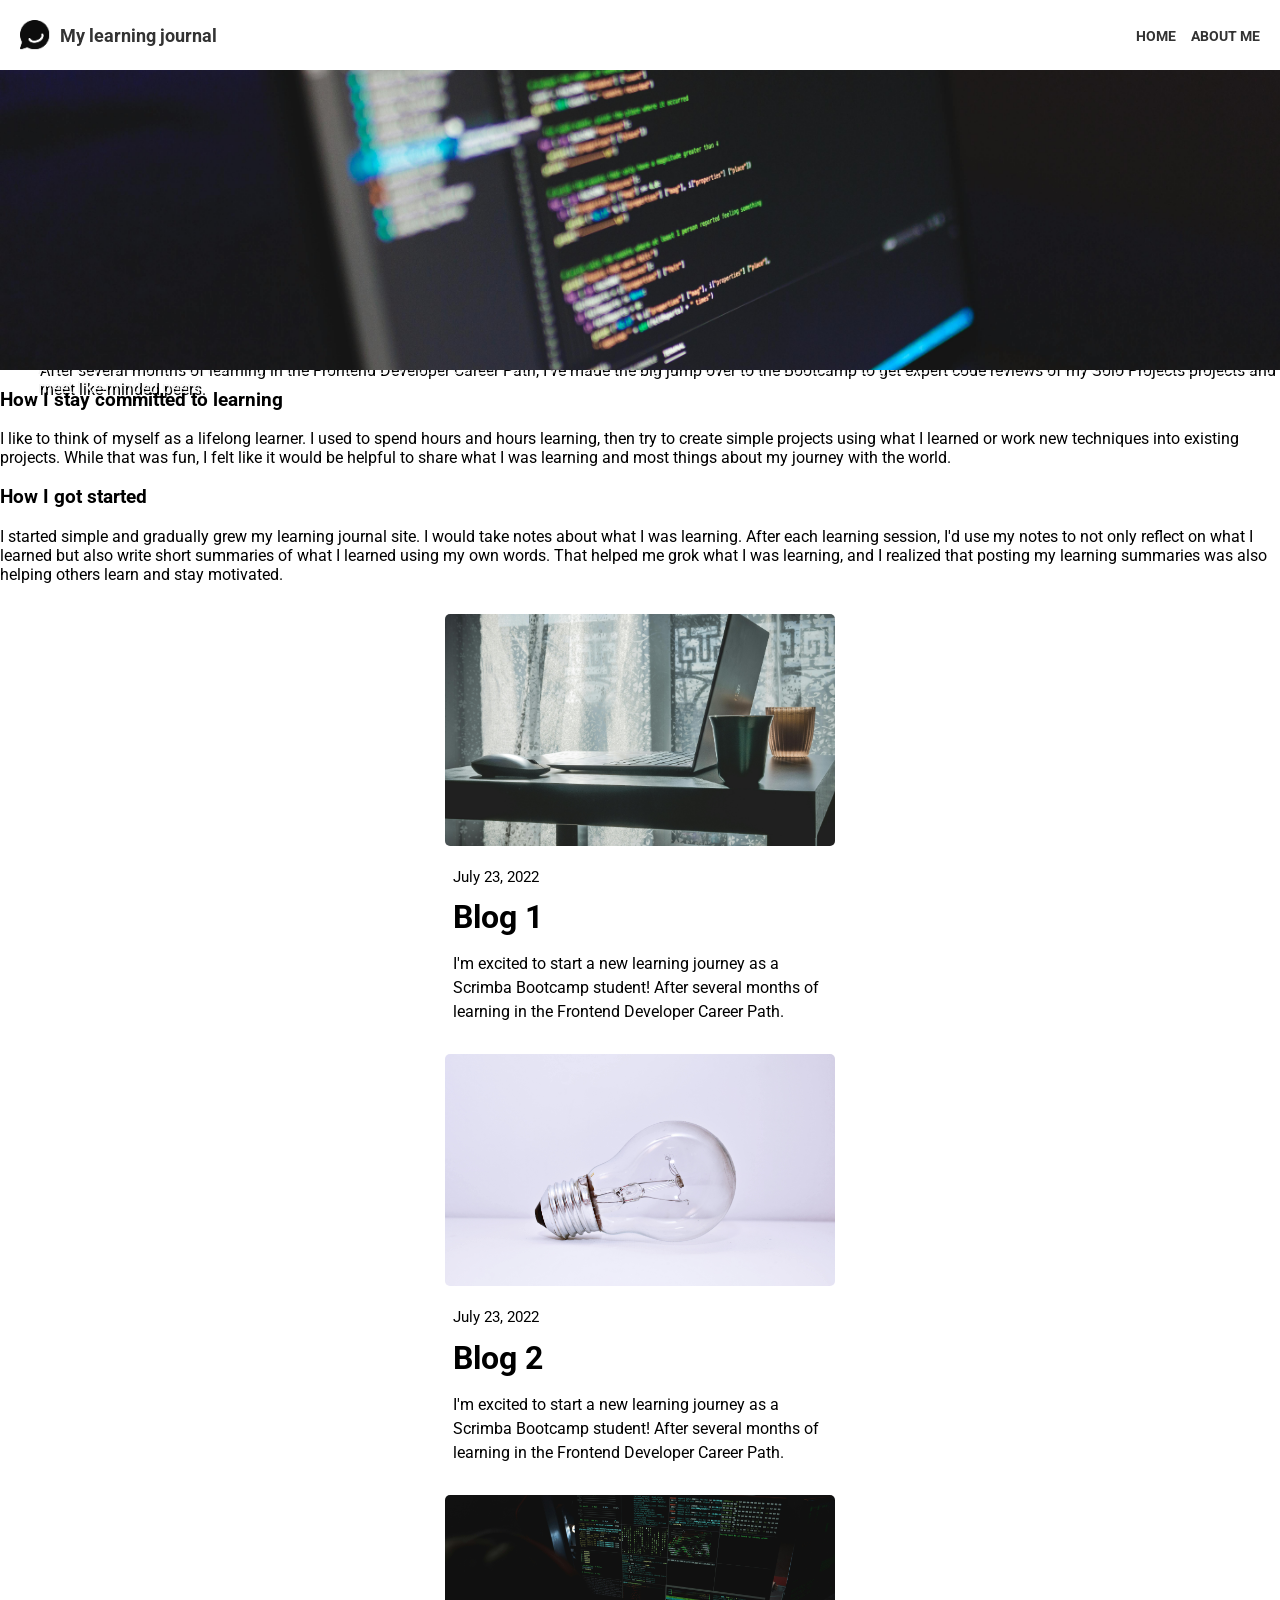
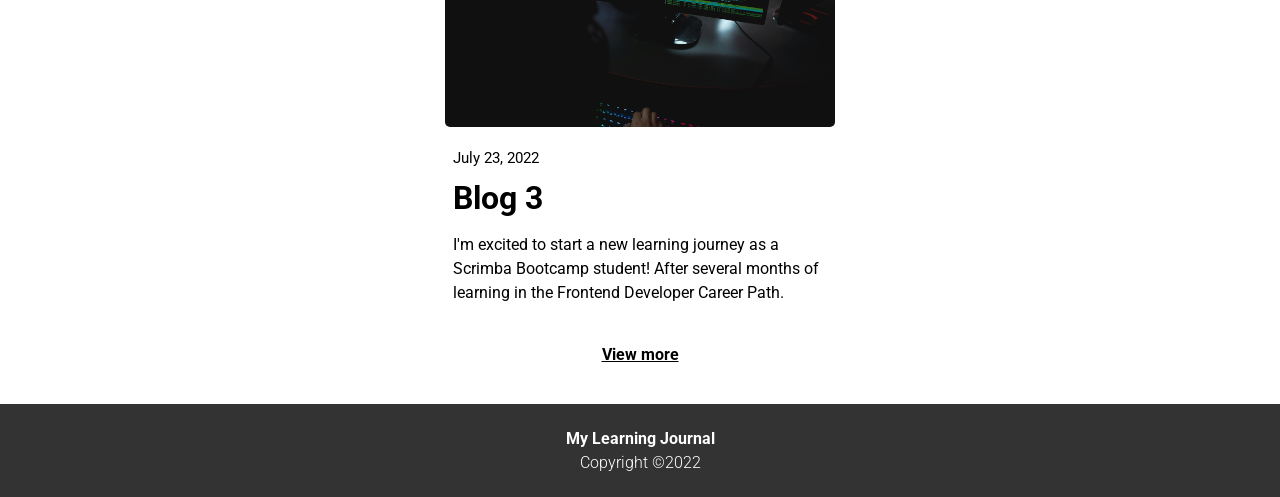
==== about.html @ df644df6 "Finished the hero post section and added an about me page." ====
<html>
    <head>
        <title>My Learning Journal</title>
        <link rel="stylesheet" href="css/hero.css">
        <meta name="viewport" content="width=device-width, initial-scale=1.0">
        <meta charset="UTF-8">
        <link rel="preconnect" href="https://fonts.googleapis.com">
        <link rel="preconnect" href="https://fonts.gstatic.com" crossorigin>
        <link href="https://fonts.googleapis.com/css2?family=Roboto:ital,wght@0,100..900;1,100..900&display=swap" rel="stylesheet">
    </head>
    <body>
        <header class="mainmenu sticky">
            <div class="logo-container">
                <img src="images/speechbubble.png" class="logo" alt="speech-bubble-icon">
                <h1>My learning journal</h1>
            </div>
        <ul>
            <li><a href="#">HOME</a></li>
            <li><a href="#">ABOUT ME</a></li>
        </ul>
        </header>
        <main>
            <div class="hero-text">
                <p class="date">July 23, 2022</p>
                <h1>My new journey as a bootcamp student</h1>
                <p>After several months of learning in the Frontend Developer Career Path, I've made the big jump over to the Bootcamp to get expert code reviews of my Solo Projects projects and meet like-minded peers.</p>
            </div>
            <div class="hero-image">
            </div>
            <div class="main-text">
                <h3>How I stay committed to learning</h3>
                <p>I like to think of myself as a lifelong learner. I used to spend hours and hours learning, then try to create simple projects using what I learned or work new techniques into existing projects. While that was fun, I felt like it would be helpful to share what I was learning and most things about my journey with the world.</p>
                <h3>How I got started</h3>
                <p>I started simple and gradually grew my learning journal site. I would take notes about what I was learning. After each learning session, I'd use my notes to not only reflect on what I learned but also write short summaries of what I learned using my own words. That helped me grok what I was learning, and I realized that posting my learning summaries was also helping others learn and stay motivated.</p>
            </div>

            <div class="post-image-1">
            </div>

            <div class="post-text-1">
                <p class="date">July 23, 2022</p>
                <h1>Blog 1</h1>
                <p>I'm excited to start a new learning journey as a Scrimba Bootcamp student! After several months of learning in the Frontend Developer Career Path.</p>
            </div>

            <div class="post-image-2">
            </div>

            <div class="post-text-2">
                <p class="date">July 23, 2022</p>
                <h1>Blog 2</h1>
                <p>I'm excited to start a new learning journey as a Scrimba Bootcamp student! After several months of learning in the Frontend Developer Career Path.</p>
            </div>

            <div class="post-image-3">
            </div>

            <div class="post-text-3">
                <p class="date">July 23, 2022</p>
                <h1>Blog 3</h1>
                <p>I'm excited to start a new learning journey as a Scrimba Bootcamp student! After several months of learning in the Frontend Developer Career Path.</p>
            </div>
        <p class="view-more">View more</p>
        </main>
        <footer>
            <p class="footer-bold">My Learning Journal</p>
            <p class="footer-thin">Copyright ©2022</p>
        </footer>
    </body>
</html>
---- css/hero.css ----
html, 
body {
    margin: 0;
    padding: 0;
    font-family: "Roboto", sans-serif;
}

.mainmenu {
  display: flex;
  justify-content: space-between; 
  align-items: center;
  color: #333;
  padding: 20px 20px;
  flex-wrap: wrap; 
}

.logo-container {
  display: flex;
  align-items: center;
}

.logo {
  margin-right: 10px;
  width: 30px; 
  height: auto;
}

.mainmenu h1 {
  font-size: 18px; 
  margin: 0;
  color: #333;
}

.mainmenu ul {
  display: flex;      
  list-style: none;
  margin: 0;
  padding: 0;
  gap: 15px;
  color: #333;           
}

.mainmenu ul li a {
  color: whitesmoke;
  text-decoration: none;
  font-size: 14px;
  font-weight: bold;
  color: #333; 
}

.hero-image{
    background-image: url("/images/hero-post.jpg");
    background-size: cover;
    background-position: center;
    background-repeat: no-repeat;
    position: relative;
    height: 300px;
}


.hero-text{
    position: absolute;
    left: 3%;
    top: 32%;
    text-shadow: 2px 2px black;
}

.date{
    font-size: 15px;
    margin-bottom: 7px;
}

.hero-text h1,
.hero-text p{
    color: whitesmoke;
    margin-top: 0;
}

.hero-text h1,
.hero-text p:not(.date){
    margin: 0;
}

.hero-text h1{
    margin-bottom: 8px;
}

.post-image-1{
    background-image: url("/images/post1.jpg");

}

.post-image-2{
    background-image: url("/images/post2.jpg");
}

.post-image-3{
    background-image: url("/images/post3.jpg");
}

.post-image-1,
.post-image-2,
.post-image-3{
    background-size: cover;
    background-position: center;
    background-repeat: no-repeat;
    height: 232px;
    width: 390px;
    margin-left: auto;
    margin-right: auto;
    margin-top: 30px;
    border-radius: 5px;
}

.post-text-1,
.post-text-2,
.post-text-3 {
    width: 374px;
    margin: 20px auto 0 auto;
}

.post-text-1 h1,
.post-text-2 h1,
.post-text-3 h1 {
    margin: 10px 0;
}

.post-text-1 p,
.post-text-2 p,
.post-text-3 p {
    line-height: 1.5;
}

.view-more{
    text-align: center;
    font-weight: bold;
    margin-top: 40px;
    margin-bottom: 40px;
    text-decoration: underline;
}

footer {
    background-color: #333;
    padding: 20px 0; 
}

footer p {
    color: white;
    text-align: center;
    margin: 5px 0; 
}

.footer-bold {
    font-weight: 700; 
}

.footer-thin {
    font-weight: 300; 
}
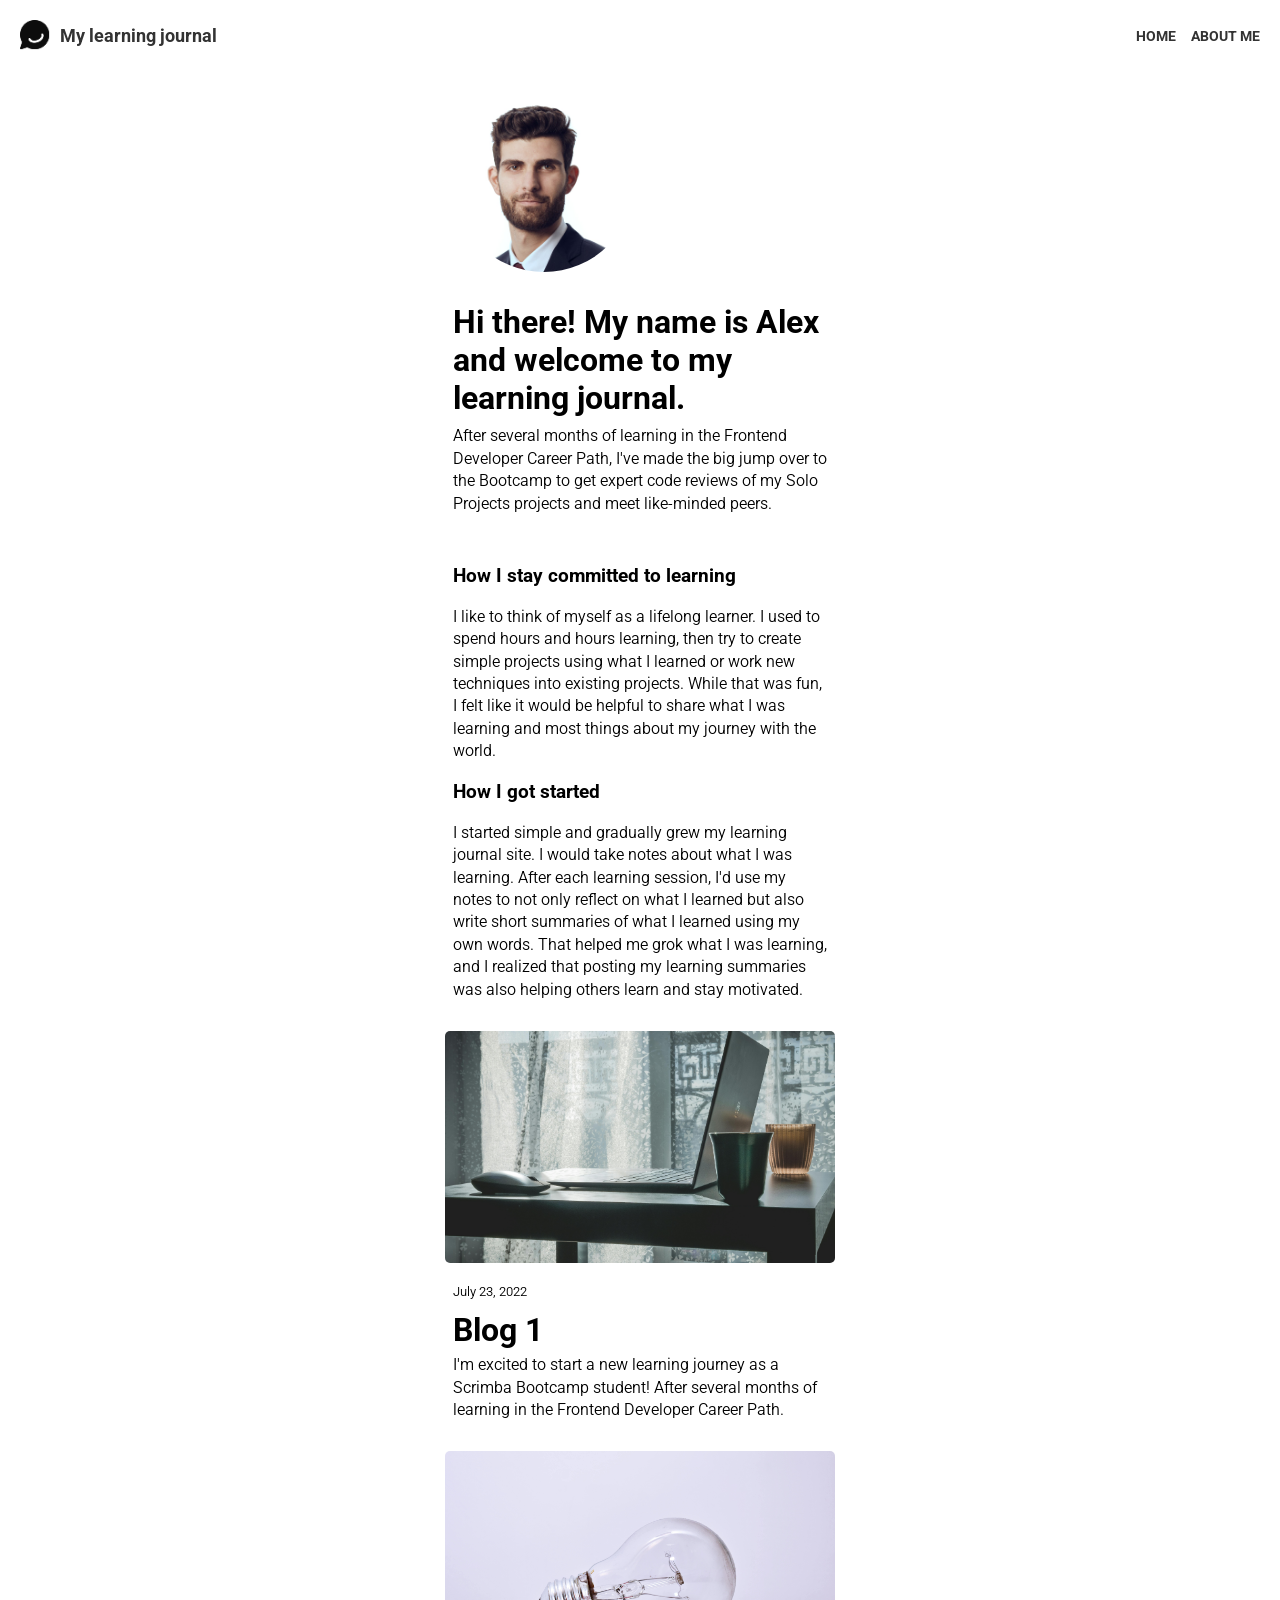
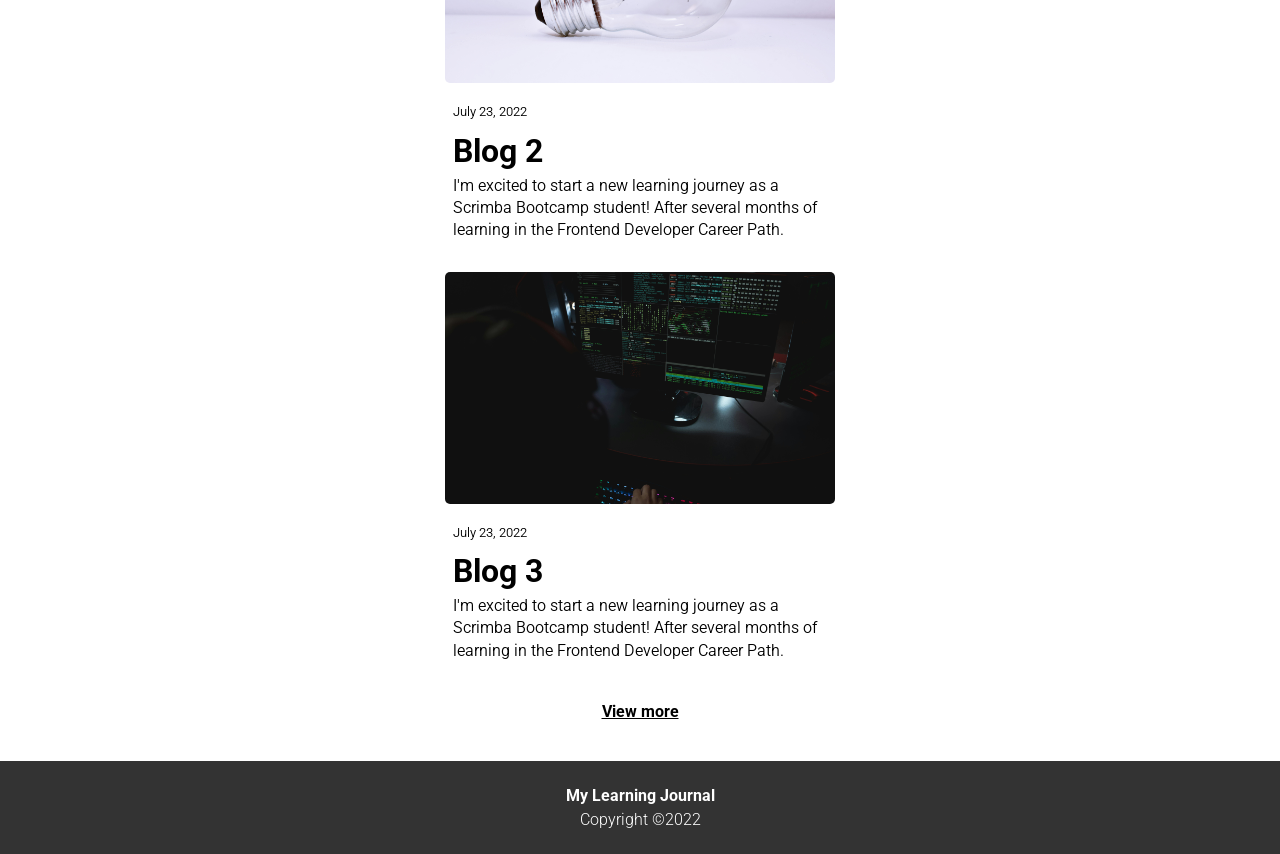
==== commit 6da375fd: "Finished the mobile design and added responsive units." ====
--- a/about.html
+++ b/about.html
@@ -1,7 +1,7 @@
 <html>
     <head>
         <title>My Learning Journal</title>
-        <link rel="stylesheet" href="css/hero.css">
+        <link rel="stylesheet" href="css/about.css">
         <meta name="viewport" content="width=device-width, initial-scale=1.0">
         <meta charset="UTF-8">
         <link rel="preconnect" href="https://fonts.googleapis.com">
@@ -15,17 +15,15 @@
                 <h1>My learning journal</h1>
             </div>
         <ul>
-            <li><a href="#">HOME</a></li>
-            <li><a href="#">ABOUT ME</a></li>
+            <li><a href="index.html">HOME</a></li>
+            <li><a href="/about.html">ABOUT ME</a></li>
         </ul>
         </header>
         <main>
             <div class="hero-text">
-                <p class="date">July 23, 2022</p>
-                <h1>My new journey as a bootcamp student</h1>
+                <img class="profile-pic" src="/images/profile.jpeg" alt="Man in a suit" width="182" height="182">
+                <h1>Hi there! My name is Alex and welcome to my learning journal.</h1>
                 <p>After several months of learning in the Frontend Developer Career Path, I've made the big jump over to the Bootcamp to get expert code reviews of my Solo Projects projects and meet like-minded peers.</p>
-            </div>
-            <div class="hero-image">
             </div>
             <div class="main-text">
                 <h3>How I stay committed to learning</h3>
--- a/css/about.css
+++ b/css/about.css
@@ -0,0 +1,155 @@
+html, 
+body {
+    margin: 0;
+    padding: 0;
+    font-family: "Roboto", sans-serif;
+}
+
+.mainmenu {
+  display: flex;
+  justify-content: space-between; 
+  align-items: center;
+  color: #333;
+  padding: 1.25rem 1.25rem;
+  flex-wrap: wrap; 
+}
+
+.logo-container {
+  display: flex;
+  align-items: center;
+}
+
+.logo {
+  margin-right: 0.625rem;
+  width: 1.875rem; 
+  height: auto;
+}
+
+.mainmenu h1 {
+  font-size: 1.125rem; 
+  margin: 0;
+  color: #333;
+}
+
+.mainmenu ul {
+  display: flex;      
+  list-style: none;
+  margin: 0;
+  padding: 0;
+  gap: 0.9375rem;
+  color: #333;           
+}
+
+.mainmenu ul li a {
+  color: whitesmoke;
+  text-decoration: none;
+  font-size: 0.875rem;
+  font-weight: bold;
+  color: #333; 
+}
+
+.date{
+    font-size: 0.8125rem;
+    margin-bottom: 0.375rem;
+}
+
+.hero-text{
+    width: 100%;
+    max-width: 23.375rem;
+    margin: 1.25rem auto 3.125rem auto;
+    color: black;
+}
+
+.hero-text h1{
+    margin-bottom: 0.5rem;
+}
+
+.main-text{
+    width: 100%;
+    max-width: 23.375rem;
+    margin: 1.875rem auto 0 auto;
+}
+
+.profile-pic{
+    border-radius: 50%;
+    margin-bottom: 0.625rem;
+}
+
+.post-image-1{
+    background-image: url("/images/post1.jpg");
+}
+
+.post-image-2{
+    background-image: url("/images/post2.jpg");
+}
+
+.post-image-3{
+    background-image: url("/images/post3.jpg");
+}
+
+.post-image-1,
+.post-image-2,
+.post-image-3{
+    background-size: cover;
+    background-position: center;
+    background-repeat: no-repeat;
+    height: 14.5rem;
+    width: 100%;
+    max-width: 24.375rem;
+    margin-left: auto;
+    margin-right: auto;
+    margin-top: 1.875rem;
+    border-radius: 0.3125rem;
+}
+
+.post-text-1,
+.post-text-2,
+.post-text-3 {
+    width: 100%;
+    max-width: 23.375rem;
+    margin: 1.25rem auto 0 auto;
+}
+
+.post-text-1 h1,
+.post-text-2 h1,
+.post-text-3 h1 {
+    margin-top: 0.625rem;
+    margin-bottom: 0;
+}
+
+.main-text p,
+.hero-text p,
+.post-text-1 p,
+.post-text-2 p,
+.post-text-3 p {
+    margin-top: 0.3125rem;
+    line-height: 1.4;
+    font-weight: 350; 
+}
+
+.view-more{
+    text-align: center;
+    font-weight: bold;
+    margin-top: 2.5rem;
+    margin-bottom: 2.5rem;
+    text-decoration: underline;
+}
+
+footer {
+    background-color: #333;
+    padding: 1.25rem 0; 
+}
+
+footer p {
+    color: white;
+    text-align: center;
+    margin: 0.3125rem 0; 
+}
+
+.footer-bold {
+    font-weight: 700; 
+}
+
+.footer-thin {
+    font-weight: 300; 
+}
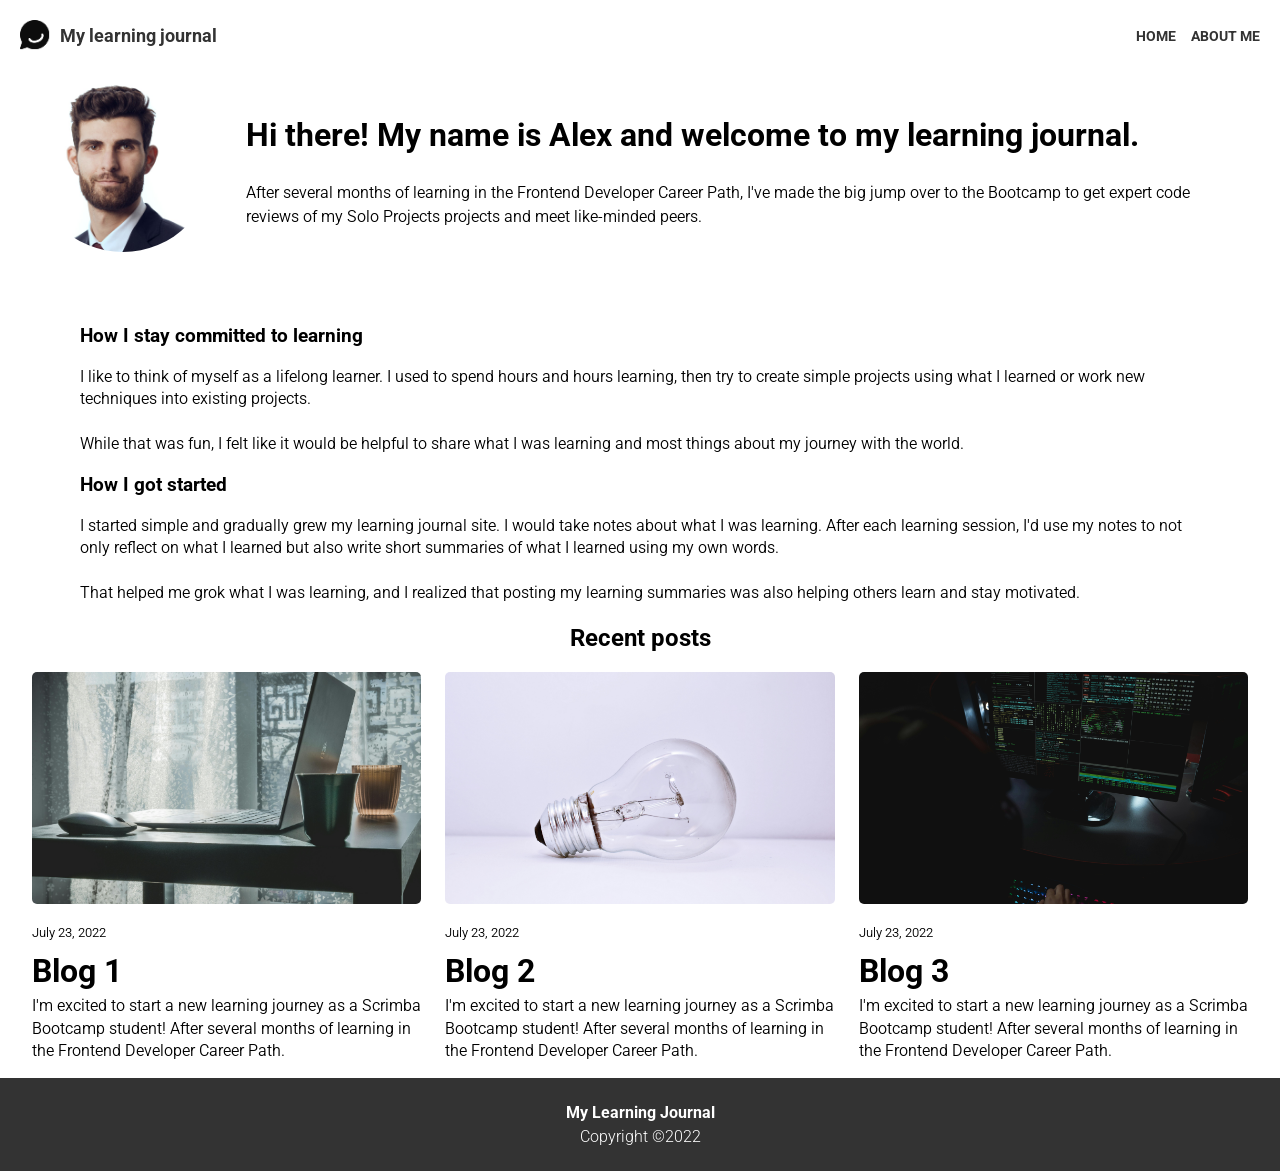
==== commit f91e3331: "Fixed the website version of the about me page." ====
--- a/about.html
+++ b/about.html
@@ -20,44 +20,59 @@
         </ul>
         </header>
         <main>
-            <div class="hero-text">
+            <div class="flex-container">
                 <img class="profile-pic" src="/images/profile.jpeg" alt="Man in a suit" width="182" height="182">
-                <h1>Hi there! My name is Alex and welcome to my learning journal.</h1>
-                <p>After several months of learning in the Frontend Developer Career Path, I've made the big jump over to the Bootcamp to get expert code reviews of my Solo Projects projects and meet like-minded peers.</p>
-            </div>
-            <div class="main-text">
-                <h3>How I stay committed to learning</h3>
-                <p>I like to think of myself as a lifelong learner. I used to spend hours and hours learning, then try to create simple projects using what I learned or work new techniques into existing projects. While that was fun, I felt like it would be helpful to share what I was learning and most things about my journey with the world.</p>
-                <h3>How I got started</h3>
-                <p>I started simple and gradually grew my learning journal site. I would take notes about what I was learning. After each learning session, I'd use my notes to not only reflect on what I learned but also write short summaries of what I learned using my own words. That helped me grok what I was learning, and I realized that posting my learning summaries was also helping others learn and stay motivated.</p>
+                <div class="profile-text">
+                    <h1>Hi there! My name is Alex and welcome to my learning journal.</h1>
+                    <p>After several months of learning in the Frontend Developer Career Path, I've made the big jump over to the Bootcamp to get expert code reviews of my Solo Projects projects and meet like-minded peers.</p>
+                </div>
             </div>
 
-            <div class="post-image-1">
+                <div class="main-text">
+                    <h3>How I stay committed to learning</h3>
+                    <p>I like to think of myself as a lifelong learner. I used to spend hours and hours learning, then try to create simple projects using what I learned or work new techniques into existing projects. <br><br>While that was fun, I felt like it would be helpful to share what I was learning and most things about my journey with the world.</p>
+                    <h3>How I got started</h3>
+                    <p>I started simple and gradually grew my learning journal site. I would take notes about what I was learning. After each learning session, I'd use my notes to not only reflect on what I learned but also write short summaries of what I learned using my own words. <br><br>That helped me grok what I was learning, and I realized that posting my learning summaries was also helping others learn and stay motivated.</p>
+                </div>
+            
+            <h2 class="recent-posts-title">Recent posts</h2>
+
+        <div class="grid-container">
+
+            <div class="post"> 
+                <div class="post-image-1">
+                </div>
+                <div class="post-text-1">
+                    <p class="date">July 23, 2022</p>
+                    <h1>Blog 1</h1>
+                    <p>I'm excited to start a new learning journey as a Scrimba Bootcamp student! After several months of learning in the Frontend Developer Career Path.</p>
+                </div>
             </div>
 
-            <div class="post-text-1">
-                <p class="date">July 23, 2022</p>
-                <h1>Blog 1</h1>
-                <p>I'm excited to start a new learning journey as a Scrimba Bootcamp student! After several months of learning in the Frontend Developer Career Path.</p>
+            <div class="post">
+                <div class="post-image-2">
+                </div>
+
+                <div class="post-text-2">
+                    <p class="date">July 23, 2022</p>
+                    <h1>Blog 2</h1>
+                    <p>I'm excited to start a new learning journey as a Scrimba Bootcamp student! After several months of learning in the Frontend Developer Career Path.</p>
+                </div>
             </div>
 
-            <div class="post-image-2">
+            <div class="post">
+                <div class="post-image-3">
+                </div>
+
+                <div class="post-text-3">
+                    <p class="date">July 23, 2022</p>
+                    <h1>Blog 3</h1>
+                    <p>I'm excited to start a new learning journey as a Scrimba Bootcamp student! After several months of learning in the Frontend Developer Career Path.</p>
+                </div>
+
             </div>
+        </div>
 
-            <div class="post-text-2">
-                <p class="date">July 23, 2022</p>
-                <h1>Blog 2</h1>
-                <p>I'm excited to start a new learning journey as a Scrimba Bootcamp student! After several months of learning in the Frontend Developer Career Path.</p>
-            </div>
-
-            <div class="post-image-3">
-            </div>
-
-            <div class="post-text-3">
-                <p class="date">July 23, 2022</p>
-                <h1>Blog 3</h1>
-                <p>I'm excited to start a new learning journey as a Scrimba Bootcamp student! After several months of learning in the Frontend Developer Career Path.</p>
-            </div>
         <p class="view-more">View more</p>
         </main>
         <footer>
--- a/css/about.css
+++ b/css/about.css
@@ -53,15 +53,17 @@
     margin-bottom: 0.375rem;
 }
 
-.hero-text{
+.profile-text{
     width: 100%;
     max-width: 23.375rem;
     margin: 1.25rem auto 3.125rem auto;
     color: black;
+    font-weight: 350;
+    line-height: 1.5;
 }
 
 .hero-text h1{
-    margin-bottom: 0.5rem;
+    margin-bottom: 0;
 }
 
 .main-text{
@@ -73,6 +75,11 @@
 .profile-pic{
     border-radius: 50%;
     margin-bottom: 0.625rem;
+}
+
+h2{
+    text-align: center;
+    display: none;
 }
 
 .post-image-1{
@@ -152,4 +159,62 @@
 
 .footer-thin {
     font-weight: 300; 
+}
+
+
+@media (min-width: 768px){
+    .flex-container{
+        display: flex;
+        flex-direction: row;
+        padding: 0 2rem;
+    }
+
+    .profile-text{
+    flex: 1;
+    max-width: none;
+    padding: 0 2rem;
+    }
+
+    .main-text {
+    max-width: 70rem;
+    margin: 1.875rem auto 0 auto;
+    padding: 0 2rem;
+    }
+
+    h2{
+        display: block;
+    }
+
+    .view-more{
+        display: none;
+    }
+    .post-image-1,
+    .post-image-2,
+    .post-image-3 {
+        max-width: none;
+        margin-top: 0;
+    }
+
+    .post-text-1,
+    .post-text-2,
+    .post-text-3 {
+        max-width: none;
+    }
+
+    .grid-container {
+        display: grid;
+        grid-template-columns: repeat(4, 1fr);
+        gap: 1.5rem;
+        padding: 0 2rem;
+    }
+
+    .grid-container{
+        display: grid;
+        grid-template-columns: repeat(3, 1fr);
+        gap: 1.5rem;
+        padding: 0 2rem;
+    }
+
+
+
 }
